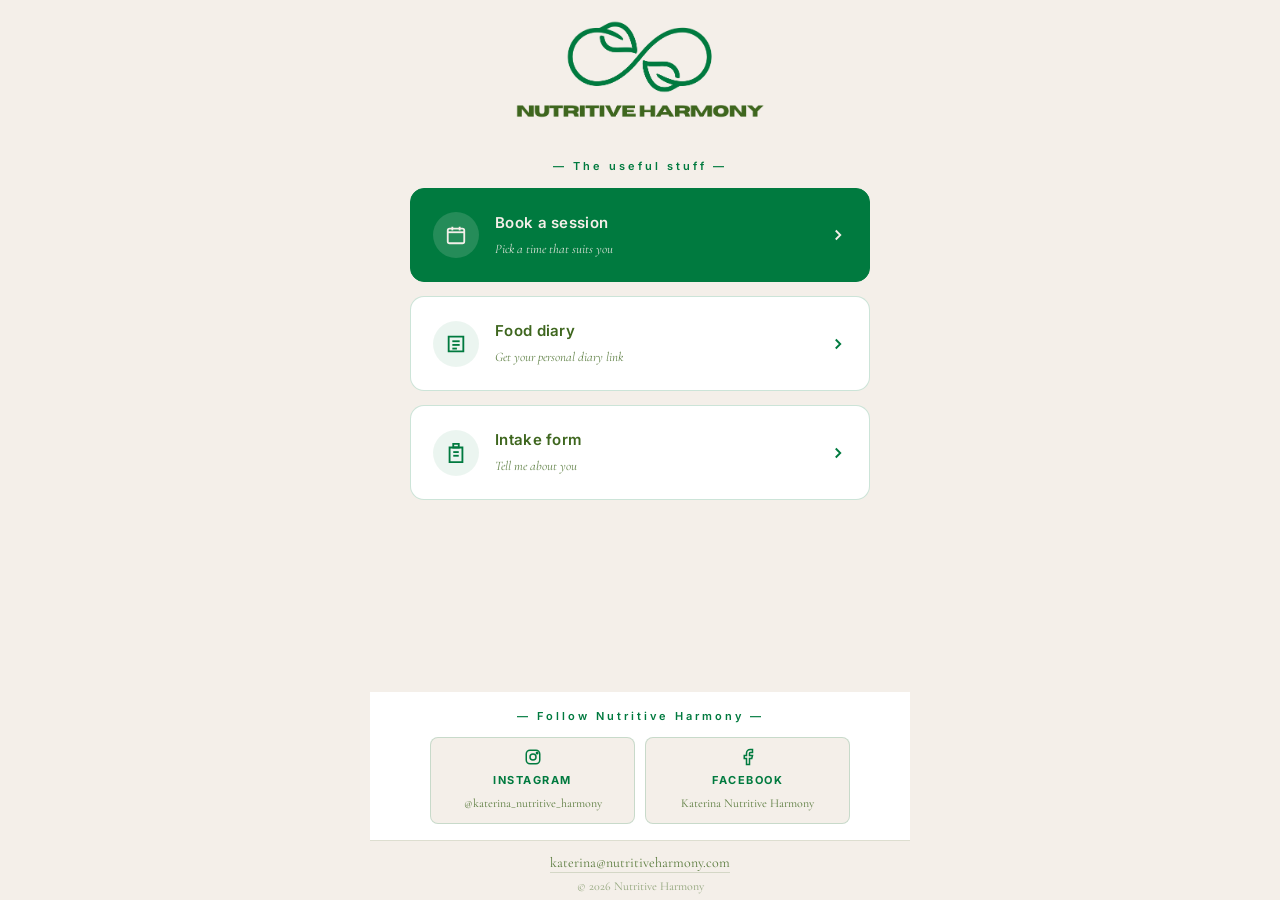
==== index.html @ 2e380fc3 "Update index.html Update install hint to 'Save ME as an app'" ====
<!DOCTYPE html>
<html lang="en">
<head>
  <meta charset="UTF-8">
  <meta name="viewport" content="width=device-width, initial-scale=1.0, maximum-scale=5.0">
  <meta name="description" content="Nutritive Harmony — nutrition therapy and health coaching with Katerina. Book sessions, food diary, intake form.">
  <meta name="theme-color" content="#007A3F">
  
  <title>Nutritive Harmony</title>
 
  <!-- PWA manifest -->
  <link rel="manifest" href="manifest.json">
  
  <!-- Apple PWA support -->
  <link rel="apple-touch-icon" href="icons/icon-192.png">
  <meta name="apple-mobile-web-app-capable" content="yes">
  <meta name="apple-mobile-web-app-status-bar-style" content="default">
  <meta name="apple-mobile-web-app-title" content="Nutritive Harmony">
  
  <!-- Favicon -->
  <link rel="icon" type="image/png" href="icons/icon-192.png">
 
  <!-- Google Fonts -->
  <link rel="preconnect" href="https://fonts.googleapis.com">
  <link rel="preconnect" href="https://fonts.gstatic.com" crossorigin>
  <link href="https://fonts.googleapis.com/css2?family=Archivo+Black&family=Cormorant+Garamond:ital,wght@0,400;0,500;0,600;1,400&family=Inter:wght@400;500;600;700&display=swap" rel="stylesheet">
  
  <link rel="stylesheet" href="styles.css">
</head>
<body>
 
  <main class="app-container">
 
    <!-- HEADER: logo (sticky to top) -->
    <header class="brand-header">
      <img src="logo.png" alt="Nutritive Harmony" class="brand-logo" onerror="this.style.display='none'; this.nextElementSibling.style.display='inline-block';">
      <svg class="brand-logo-fallback" width="80" height="44" viewBox="0 0 32 18" style="display: none;" aria-hidden="true">
        <path d="M 4 9 C 4 4, 13 4, 16 9 C 19 14, 28 14, 28 9 C 28 4, 19 4, 16 9 C 13 14, 4 14, 4 9 Z" fill="none" stroke="#007A3F" stroke-width="2"/>
      </svg>
      <h1 class="brand-name">NUTRITIVE HARMONY</h1>
    </header>
 
    <!-- THE USEFUL STUFF: 3 buttons (scrollable middle) -->
    <section class="tools-section">
      <p class="section-label">— The useful stuff —</p>
 
      <div class="tools-stack">
 
        <!-- BOOK A SESSION -->
        <a href="https://cal.eu/nutritiveharmony" target="_blank" rel="noopener" class="tool-card tool-card-primary">
          <div class="tool-icon-wrap">
            <svg class="tool-icon" viewBox="0 0 24 24" fill="none" stroke="currentColor" stroke-width="2">
              <rect x="3" y="5" width="18" height="16" rx="2"/>
              <line x1="3" y1="9" x2="21" y2="9"/>
              <line x1="8" y1="3" x2="8" y2="7"/>
              <line x1="16" y1="3" x2="16" y2="7"/>
            </svg>
          </div>
          <div class="tool-text">
            <span class="tool-title">Book a session</span>
            <span class="tool-subtitle">Pick a time that suits you</span>
          </div>
          <svg class="tool-arrow" viewBox="0 0 24 24" fill="none" stroke="currentColor" stroke-width="2.5">
            <polyline points="9 6 15 12 9 18"/>
          </svg>
        </a>
 
        <!-- FOOD DIARY -->
        <a href="diary.html" class="tool-card">
          <div class="tool-icon-wrap">
            <svg class="tool-icon" viewBox="0 0 24 24" fill="none" stroke="currentColor" stroke-width="2">
              <path d="M4 4 L20 4 L20 20 L4 20 Z"/>
              <line x1="8" y1="9" x2="16" y2="9"/>
              <line x1="8" y1="13" x2="16" y2="13"/>
              <line x1="8" y1="17" x2="13" y2="17"/>
            </svg>
          </div>
          <div class="tool-text">
            <span class="tool-title">Food diary</span>
            <span class="tool-subtitle">Get your personal diary link</span>
          </div>
          <svg class="tool-arrow" viewBox="0 0 24 24" fill="none" stroke="currentColor" stroke-width="2.5">
            <polyline points="9 6 15 12 9 18"/>
          </svg>
        </a>
 
        <!-- INTAKE FORM -->
        <a href="intake.html" class="tool-card">
          <div class="tool-icon-wrap">
            <svg class="tool-icon" viewBox="0 0 24 24" fill="none" stroke="currentColor" stroke-width="2">
              <path d="M9 2 L15 2 L15 6 L9 6 Z"/>
              <path d="M5 6 L19 6 L19 22 L5 22 Z"/>
              <line x1="9" y1="11" x2="15" y2="11"/>
              <line x1="9" y1="15" x2="15" y2="15"/>
            </svg>
          </div>
          <div class="tool-text">
            <span class="tool-title">Intake form</span>
            <span class="tool-subtitle">Tell me about you</span>
          </div>
          <svg class="tool-arrow" viewBox="0 0 24 24" fill="none" stroke="currentColor" stroke-width="2.5">
            <polyline points="9 6 15 12 9 18"/>
          </svg>
        </a>
 
      </div>
 
      <!-- INSTALL AS APP HINT (auto-detects device) -->
      <section class="install-hint" id="installHint" style="display: none;">
        <p class="install-hint-title">📱 Save me as an app</p>
        <p class="install-hint-text" id="installText"></p>
      </section>
 
    </section>
 
    <!-- STICKY BOTTOM: social + footer together -->
    <div class="sticky-bottom">
 
      <section class="social-section">
        <p class="section-label">— Follow Nutritive Harmony —</p>
        <div class="social-grid">
          
          <a href="https://instagram.com/katerina_nutritive_harmony" target="_blank" rel="noopener" class="social-card">
            <svg class="social-icon" viewBox="0 0 24 24" fill="none" stroke="currentColor" stroke-width="2">
              <rect x="3" y="3" width="18" height="18" rx="5"/>
              <circle cx="12" cy="12" r="4"/>
              <circle cx="17.5" cy="6.5" r="1" fill="currentColor"/>
            </svg>
            <span class="social-label">INSTAGRAM</span>
            <span class="social-handle">@katerina_nutritive_harmony</span>
          </a>
 
          <a href="https://www.facebook.com/" target="_blank" rel="noopener" class="social-card">
            <svg class="social-icon" viewBox="0 0 24 24" fill="none" stroke="currentColor" stroke-width="2">
              <path d="M18 2 h-3 a5 5 0 0 0 -5 5 v3 H7 v4 h3 v8 h4 v-8 h3 l1 -4 h-4 V7 a1 1 0 0 1 1 -1 h3 z"/>
            </svg>
            <span class="social-label">FACEBOOK</span>
            <span class="social-handle">Katerina Nutritive Harmony</span>
          </a>
 
        </div>
      </section>
 
      <footer class="app-footer">
        <p>
          <a href="mailto:katerina@nutritiveharmony.com" class="footer-email">katerina@nutritiveharmony.com</a>
        </p>
        <p class="footer-copyright">© 2026 Nutritive Harmony</p>
      </footer>
 
    </div>
 
  </main>
 
  <!-- Register service worker for PWA functionality -->
  <script>
    if ('serviceWorker' in navigator) {
      window.addEventListener('load', () => {
        navigator.serviceWorker.register('service-worker.js')
          .then(reg => console.log('Service Worker registered'))
          .catch(err => console.log('Service Worker registration failed:', err));
      });
    }
  </script>
 
  <!-- Smart install hint — detects device and shows appropriate instructions -->
  <script>
    (function() {
      // Don't show the hint if already running as an installed PWA
      const isStandalone = window.matchMedia('(display-mode: standalone)').matches 
        || window.navigator.standalone === true;
      
      if (isStandalone) {
        return;
      }
 
      const ua = navigator.userAgent || navigator.vendor || window.opera;
      const isIOS = /iPad|iPhone|iPod/.test(ua) && !window.MSStream;
      const isAndroid = /android/i.test(ua);
 
      const hint = document.getElementById('installHint');
      const text = document.getElementById('installText');
 
      if (isIOS) {
        text.innerHTML = 'Tap the <strong>share button</strong> at the bottom of Safari → <strong>Add to Home Screen</strong> for one-tap access 🌿';
        hint.style.display = 'block';
      } else if (isAndroid) {
        text.innerHTML = 'Tap the <strong>menu (⋮)</strong> at the top right of Chrome → <strong>Install app</strong> (or <strong>Add to Home screen</strong>) 🌿';
        hint.style.display = 'block';
      }
      // On desktop: don't show the hint at all
    })();
  </script>
 
</body>
</html>
---- styles.css ----
/* ============================================
   NUTRITIVE HARMONY — Stylesheet
   Brand colors:
     #F4EFE9 — cream background
     #007A3F — leaf green (primary accent)
     #3E661E — wordmark olive (text)
   ============================================ */
 
* {
  box-sizing: border-box;
  margin: 0;
  padding: 0;
}
 
html {
   background: #F4EFE9;
   overscroll-behavior: none;
  -webkit-text-size-adjust: 100%;
  -webkit-tap-highlight-color: transparent;
}
 
body {
  font-family: 'Inter', -apple-system, BlinkMacSystemFont, 'Segoe UI', sans-serif;
  background: #F4EFE9;
  color: #3E661E;
  line-height: 1.6;
  min-height: 100vh;
  -webkit-font-smoothing: antialiased;
  -moz-osx-font-smoothing: grayscale;
}
 
/* ============================================
   APP CONTAINER — sticky layout
   ============================================ */
.app-container {
  max-width: 540px;
  margin: 0 auto;
  min-height: 100vh;
  display: flex;
  flex-direction: column;
}
 
/* ============================================
   BRAND HEADER — sticky to top
   ============================================ */
.brand-header {
  text-align: center;
  padding: 20px 24px 0;
  position: sticky;
  top: 0;
  background: #F4EFE9;
  z-index: 10;
}
 
.brand-logo,
.brand-logo-fallback {
  display: inline-block;
  height: auto;
  width: 100%;
  max-width: 250px;
  margin-bottom: 0;
}
 
.brand-name {
  font-family: 'Archivo Black', 'Arial Black', Impact, sans-serif;
  color: #3E661E;
  font-size: 18px;
  letter-spacing: 2.5px;
  font-weight: normal;
  margin: 0;
  display: none;
}
 
/* ============================================
   SECTION LABELS (the small italic labels)
   ============================================ */
.section-label {
  font-family: 'Inter', sans-serif;
  font-size: 11px;
  letter-spacing: 3px;
  color: #007A3F;
  text-align: center;
  margin-bottom: 12px;
  font-weight: 600;
}
 
/* ============================================
   TOOLS SECTION (Book / Diary / Intake)
   This is the scrollable middle area.
   ============================================ */
.tools-section {
  padding: 32px 28px;
  flex: 1;
}
 
.tools-stack {
  display: flex;
  flex-direction: column;
  gap: 14px;
  max-width: 460px;
  margin: 0 auto;
}
 
.tool-card {
  background: #ffffff;
  padding: 22px;
  border-radius: 14px;
  display: flex;
  align-items: center;
  gap: 16px;
  text-decoration: none;
  border: 1px solid rgba(0, 122, 63, 0.2);
  transition: transform 0.15s ease, box-shadow 0.15s ease;
  color: #3E661E;
}
 
.tool-card:hover,
.tool-card:active {
  transform: translateY(-2px);
  box-shadow: 0 4px 12px rgba(0, 122, 63, 0.08);
}
 
.tool-card-primary {
  background: #007A3F;
  border-color: #007A3F;
  color: #F4EFE9;
}
 
.tool-icon-wrap {
  width: 46px;
  height: 46px;
  background: rgba(0, 122, 63, 0.08);
  border-radius: 50%;
  display: flex;
  align-items: center;
  justify-content: center;
  flex-shrink: 0;
}
 
.tool-card-primary .tool-icon-wrap {
  background: rgba(244, 239, 233, 0.15);
}
 
.tool-icon {
  width: 22px;
  height: 22px;
  color: #007A3F;
}
 
.tool-card-primary .tool-icon {
  color: #F4EFE9;
}
 
.tool-text {
  flex: 1;
  display: flex;
  flex-direction: column;
  gap: 4px;
}
 
.tool-title {
  font-family: 'Inter', sans-serif;
  font-size: 15px;
  font-weight: 600;
  letter-spacing: 0.3px;
}
 
.tool-subtitle {
  font-family: 'Cormorant Garamond', Georgia, serif;
  font-size: 13px;
  font-style: italic;
  opacity: 0.8;
}
 
.tool-card-primary .tool-subtitle {
  opacity: 0.9;
}
 
.tool-arrow {
  width: 18px;
  height: 18px;
  color: #007A3F;
  flex-shrink: 0;
}
 
.tool-card-primary .tool-arrow {
  color: #F4EFE9;
}

/* ============================================
   STICKY BOTTOM (wraps social + footer)
   ============================================ */
.sticky-bottom {
  position: sticky;
  bottom: 0;
  z-index: 10;
  margin-top: auto;
  background: #ffffff;
}
/* ============================================
   SOCIAL SECTION (IG + Facebook) — sticky to bottom
   ============================================ */
.social-section {
  background: #ffffff;
  padding: 16px 24px;
}
 
.social-grid {
  display: grid;
  grid-template-columns: 1fr 1fr;
  gap: 10px;
  max-width: 420px;
  margin: 0 auto;
}
 
.social-card {
  background: #F4EFE9;
  padding: 10px 10px;
  border-radius: 8px;
  text-align: center;
  text-decoration: none;
  border: 1px solid rgba(0, 122, 63, 0.18);
  display: flex;
  flex-direction: column;
  align-items: center;
  gap: 4px;
  transition: transform 0.15s ease, border-color 0.15s ease;
}
 
.social-card:hover,
.social-card:active {
  transform: translateY(-2px);
  border-color: rgba(0, 122, 63, 0.4);
}
 
.social-icon {
  width: 18px;
  height: 18px;
  color: #007A3F;
  margin-bottom: 2px;
}
 
.social-label {
  font-family: 'Inter', sans-serif;
  font-size: 11px;
  color: #007A3F;
  letter-spacing: 1.5px;
  font-weight: 700;
}
 
.social-handle {
  font-family: 'Cormorant Garamond', Georgia, serif;
  font-size: 12px;
  color: #3E661E;
  opacity: 0.85;
}
 
/* ============================================
   FOOTER
   ============================================ */
.app-footer {
  padding: 8px 28px 4px;
  text-align: center;
  border-top: 1px solid rgba(62, 102, 30, 0.12);
  background: #F4EFE9;
   padding-bottom: max(4px, env(safe-area-inset-bottom));
}
 
.footer-email {
  font-family: 'Cormorant Garamond', Georgia, serif;
  font-size: 14px;
  color: #3E661E;
  opacity: 0.85;
  text-decoration: none;
  border-bottom: 1px solid rgba(62, 102, 30, 0.2);
  padding-bottom: 1px;
}
 
.footer-email:hover {
  opacity: 1;
  border-bottom-color: rgba(62, 102, 30, 0.5);
}
 
.footer-copyright {
  font-family: 'Cormorant Garamond', Georgia, serif;
  font-size: 12px;
  color: #3E661E;
  opacity: 0.55;
  margin-top: 2px;
}
 
/* ============================================
   SHARED STYLES FOR SUB-PAGES (diary.html, intake.html)
   ============================================ */
.page-container {
  max-width: 540px;
  margin: 0 auto;
  padding: 32px 28px 60px;
  min-height: 100vh;
  display: flex;
  flex-direction: column;
}
 
.back-link {
  font-family: 'Inter', sans-serif;
  font-size: 13px;
  color: #007A3F;
  text-decoration: none;
  display: inline-flex;
  align-items: center;
  gap: 6px;
  margin-bottom: 24px;
  font-weight: 500;
}
 
.back-link:hover {
  text-decoration: underline;
}
 
.page-header {
  text-align: center;
  margin-bottom: 28px;
}
 
.page-title {
  font-family: 'Cormorant Garamond', Georgia, serif;
  font-size: 28px;
  color: #3E661E;
  margin-bottom: 12px;
  font-weight: 500;
}
 
.page-subtitle {
  font-family: 'Cormorant Garamond', Georgia, serif;
  font-size: 15px;
  color: #3E661E;
  opacity: 0.8;
  font-style: italic;
  line-height: 1.6;
  max-width: 420px;
  margin: 0 auto;
}
 
.info-card {
  background: #ffffff;
  border-radius: 14px;
  padding: 24px;
  border: 1px solid rgba(0, 122, 63, 0.18);
  margin-bottom: 18px;
}
 
.info-card-text {
  font-family: 'Cormorant Garamond', Georgia, serif;
  font-size: 15px;
  color: #3E661E;
  line-height: 1.7;
}
 
.form-iframe-wrap {
  background: #ffffff;
  border-radius: 14px;
  border: 1px solid rgba(0, 122, 63, 0.18);
  overflow: hidden;
  margin-top: 8px;
}
 
.form-iframe-wrap iframe {
  width: 100%;
  border: none;
  display: block;
  min-height: 480px;
}
 
.placeholder-notice {
  background: #ffffff;
  border-left: 3px solid #007A3F;
  padding: 18px 22px;
  border-radius: 0 8px 8px 0;
  font-family: 'Inter', sans-serif;
  font-size: 13px;
  color: #3E661E;
  line-height: 1.6;
  margin-top: 24px;
}
 
.placeholder-notice strong {
  font-weight: 600;
  color: #007A3F;
}
 
/* ============================================
   RESPONSIVE — phone optimization
   ============================================ */
@media (max-width: 480px) {
  .brand-header {
    padding: 16px 20px 0;
  }
  
  .brand-logo,
  .brand-logo-fallback {
    max-width: 200px;
  }
  
  .brand-name {
    font-size: 16px;
    letter-spacing: 2px;
  }
  
  .social-section {
    padding: 12px 20px;
  }
  
  .tools-section {
    padding: 24px 20px;
  }
  
  .tool-card {
    padding: 18px;
  }
  
  .page-container {
    padding: 24px 20px 50px;
  }
}
 
/* ============================================
   PWA — Standalone (installed) view tweaks
   ============================================ */
@media (display-mode: standalone) {
  .app-container {
    padding-top: env(safe-area-inset-top);
  }
}
/* ============================================
   INSTALL AS APP HINT
   ============================================ */
.install-hint {
  margin: 16px auto 0;
  max-width: 460px;
  padding: 14px 20px;
  text-align: center;
  background: rgba(0, 122, 63, 0.06);
  border: 1px dashed rgba(0, 122, 63, 0.3);
  border-radius: 12px;
}

.install-hint-title {
  font-family: 'Inter', sans-serif;
  font-size: 13px;
  font-weight: 600;
  color: #007A3F;
  margin-bottom: 6px;
  letter-spacing: 0.5px;
}

.install-hint-text {
  font-family: 'Cormorant Garamond', Georgia, serif;
  font-size: 14px;
  color: #3E661E;
  line-height: 1.5;
  opacity: 0.9;
}

.install-hint-text strong {
  font-weight: 600;
  color: #007A3F;
}
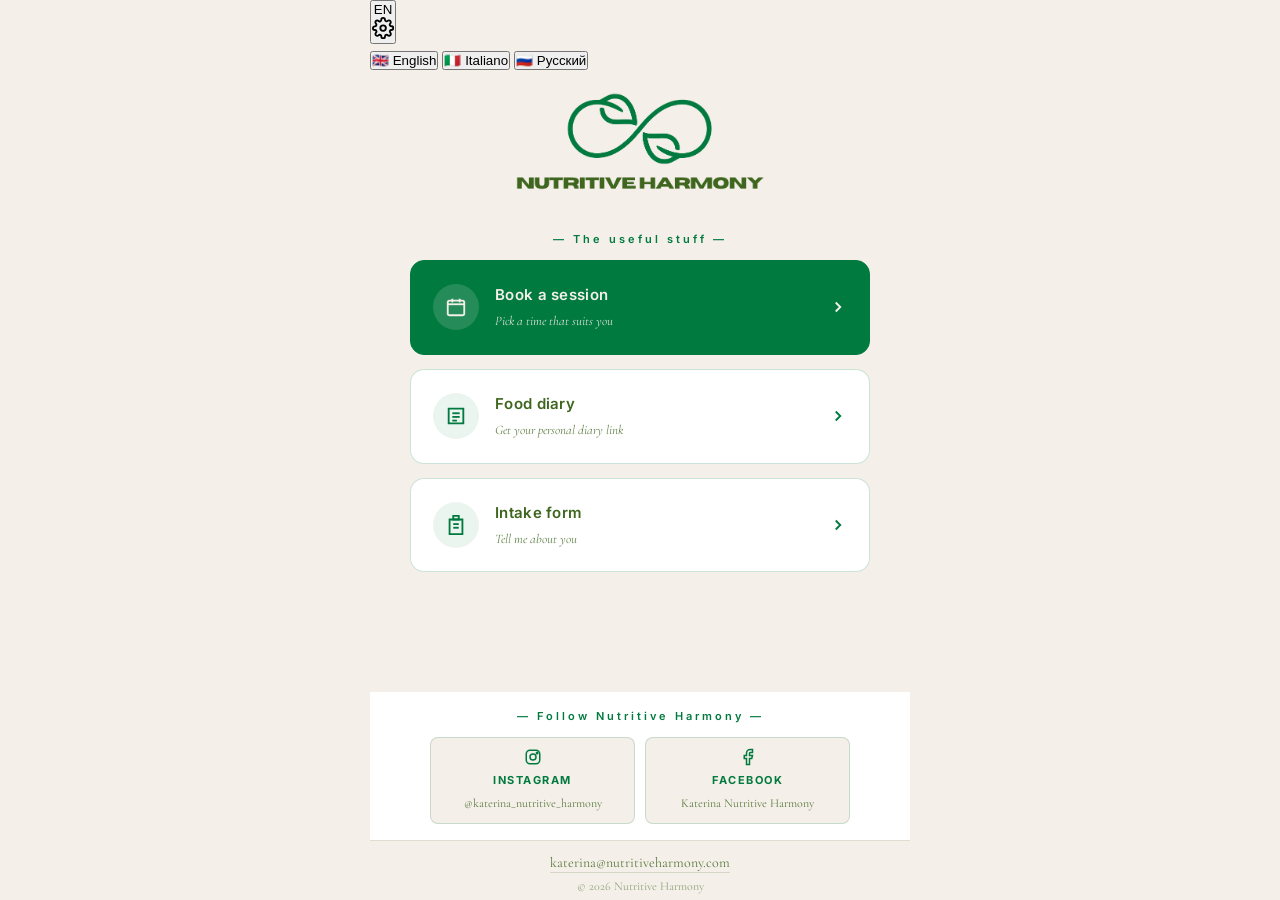
==== commit 4b658370: "Update index.html Add multilingual support to index" ====
--- a/index.html
+++ b/index.html
@@ -7,19 +7,22 @@
   <meta name="theme-color" content="#007A3F">
   
   <title>Nutritive Harmony</title>
- 
+
   <!-- PWA manifest -->
   <link rel="manifest" href="manifest.json">
-  
-  <!-- Apple PWA support -->
-  <link rel="apple-touch-icon" href="icons/icon-192.png">
   <meta name="apple-mobile-web-app-capable" content="yes">
   <meta name="apple-mobile-web-app-status-bar-style" content="default">
   <meta name="apple-mobile-web-app-title" content="Nutritive Harmony">
   
-  <!-- Favicon -->
-  <link rel="icon" type="image/png" href="icons/icon-192.png">
- 
+  <!-- Favicons -->
+  <link rel="icon" type="image/x-icon" href="favicons/favicon.ico">
+  <link rel="icon" type="image/png" sizes="16x16" href="favicons/favicon-16x16.png">
+  <link rel="icon" type="image/png" sizes="32x32" href="favicons/favicon-32x32.png">
+  <link rel="icon" type="image/png" sizes="48x48" href="favicons/favicon-48x48.png">
+  <link rel="icon" type="image/png" sizes="192x192" href="favicons/favicon-192x192.png">
+  <link rel="icon" type="image/png" sizes="512x512" href="favicons/favicon-512x512.png">
+  <link rel="apple-touch-icon" sizes="180x180" href="favicons/apple-touch-icon.png">
+
   <!-- Google Fonts -->
   <link rel="preconnect" href="https://fonts.googleapis.com">
   <link rel="preconnect" href="https://fonts.gstatic.com" crossorigin>
@@ -28,9 +31,25 @@
   <link rel="stylesheet" href="styles.css">
 </head>
 <body>
- 
+
   <main class="app-container">
- 
+
+    <!-- LANGUAGE SWITCHER (top right) -->
+    <div class="lang-switcher" id="langSwitcher">
+      <button class="lang-switcher-btn" id="langSwitcherBtn" aria-label="Change language">
+        <span id="langLabel">EN</span>
+        <svg class="lang-cog" viewBox="0 0 24 24" fill="none" stroke="currentColor" stroke-width="2" stroke-linecap="round" stroke-linejoin="round">
+          <circle cx="12" cy="12" r="3"/>
+          <path d="M19.4 15a1.65 1.65 0 0 0 .33 1.82l.06.06a2 2 0 0 1 0 2.83 2 2 0 0 1-2.83 0l-.06-.06a1.65 1.65 0 0 0-1.82-.33 1.65 1.65 0 0 0-1 1.51V21a2 2 0 0 1-2 2 2 2 0 0 1-2-2v-.09A1.65 1.65 0 0 0 9 19.4a1.65 1.65 0 0 0-1.82.33l-.06.06a2 2 0 0 1-2.83 0 2 2 0 0 1 0-2.83l.06-.06a1.65 1.65 0 0 0 .33-1.82 1.65 1.65 0 0 0-1.51-1H3a2 2 0 0 1-2-2 2 2 0 0 1 2-2h.09A1.65 1.65 0 0 0 4.6 9a1.65 1.65 0 0 0-.33-1.82l-.06-.06a2 2 0 0 1 0-2.83 2 2 0 0 1 2.83 0l.06.06a1.65 1.65 0 0 0 1.82.33H9a1.65 1.65 0 0 0 1-1.51V3a2 2 0 0 1 2-2 2 2 0 0 1 2 2v.09a1.65 1.65 0 0 0 1 1.51 1.65 1.65 0 0 0 1.82-.33l.06-.06a2 2 0 0 1 2.83 0 2 2 0 0 1 0 2.83l-.06.06a1.65 1.65 0 0 0-.33 1.82V9a1.65 1.65 0 0 0 1.51 1H21a2 2 0 0 1 2 2 2 2 0 0 1-2 2h-.09a1.65 1.65 0 0 0-1.51 1z"/>
+        </svg>
+      </button>
+      <div class="lang-dropdown" id="langDropdown">
+        <button class="lang-option" data-lang="en"><span class="flag">🇬🇧</span> <span data-i18n="lang.english">English</span></button>
+        <button class="lang-option" data-lang="it"><span class="flag">🇮🇹</span> <span data-i18n="lang.italian">Italiano</span></button>
+        <button class="lang-option" data-lang="ru"><span class="flag">🇷🇺</span> <span data-i18n="lang.russian">Русский</span></button>
+      </div>
+    </div>
+
     <!-- HEADER: logo (sticky to top) -->
     <header class="brand-header">
       <img src="logo.png" alt="Nutritive Harmony" class="brand-logo" onerror="this.style.display='none'; this.nextElementSibling.style.display='inline-block';">
@@ -39,13 +58,13 @@
       </svg>
       <h1 class="brand-name">NUTRITIVE HARMONY</h1>
     </header>
- 
-    <!-- THE USEFUL STUFF: 3 buttons (scrollable middle) -->
+
+    <!-- THE USEFUL STUFF: 3 buttons -->
     <section class="tools-section">
-      <p class="section-label">— The useful stuff —</p>
- 
+      <p class="section-label" data-i18n="section.tools">— The useful stuff —</p>
+
       <div class="tools-stack">
- 
+
         <!-- BOOK A SESSION -->
         <a href="https://cal.eu/nutritiveharmony" target="_blank" rel="noopener" class="tool-card tool-card-primary">
           <div class="tool-icon-wrap">
@@ -57,14 +76,14 @@
             </svg>
           </div>
           <div class="tool-text">
-            <span class="tool-title">Book a session</span>
-            <span class="tool-subtitle">Pick a time that suits you</span>
+            <span class="tool-title" data-i18n="tool.book.title">Book a session</span>
+            <span class="tool-subtitle" data-i18n="tool.book.subtitle">Pick a time that suits you</span>
           </div>
           <svg class="tool-arrow" viewBox="0 0 24 24" fill="none" stroke="currentColor" stroke-width="2.5">
             <polyline points="9 6 15 12 9 18"/>
           </svg>
         </a>
- 
+
         <!-- FOOD DIARY -->
         <a href="diary.html" class="tool-card">
           <div class="tool-icon-wrap">
@@ -76,14 +95,14 @@
             </svg>
           </div>
           <div class="tool-text">
-            <span class="tool-title">Food diary</span>
-            <span class="tool-subtitle">Get your personal diary link</span>
+            <span class="tool-title" data-i18n="tool.diary.title">Food diary</span>
+            <span class="tool-subtitle" data-i18n="tool.diary.subtitle">Get your personal diary link</span>
           </div>
           <svg class="tool-arrow" viewBox="0 0 24 24" fill="none" stroke="currentColor" stroke-width="2.5">
             <polyline points="9 6 15 12 9 18"/>
           </svg>
         </a>
- 
+
         <!-- INTAKE FORM -->
         <a href="intake.html" class="tool-card">
           <div class="tool-icon-wrap">
@@ -95,29 +114,29 @@
             </svg>
           </div>
           <div class="tool-text">
-            <span class="tool-title">Intake form</span>
-            <span class="tool-subtitle">Tell me about you</span>
+            <span class="tool-title" data-i18n="tool.intake.title">Intake form</span>
+            <span class="tool-subtitle" data-i18n="tool.intake.subtitle">Tell me about you</span>
           </div>
           <svg class="tool-arrow" viewBox="0 0 24 24" fill="none" stroke="currentColor" stroke-width="2.5">
             <polyline points="9 6 15 12 9 18"/>
           </svg>
         </a>
- 
+
       </div>
- 
-      <!-- INSTALL AS APP HINT (auto-detects device) -->
+
+      <!-- INSTALL AS APP HINT -->
       <section class="install-hint" id="installHint" style="display: none;">
-        <p class="install-hint-title">📱 Save me as an app</p>
+        <p class="install-hint-title" data-i18n="install.title">📱 Save me as an app</p>
         <p class="install-hint-text" id="installText"></p>
       </section>
- 
+
     </section>
- 
-    <!-- STICKY BOTTOM: social + footer together -->
+
+    <!-- STICKY BOTTOM -->
     <div class="sticky-bottom">
- 
+
       <section class="social-section">
-        <p class="section-label">— Follow Nutritive Harmony —</p>
+        <p class="section-label" data-i18n="section.follow">— Follow Nutritive Harmony —</p>
         <div class="social-grid">
           
           <a href="https://instagram.com/katerina_nutritive_harmony" target="_blank" rel="noopener" class="social-card">
@@ -126,33 +145,33 @@
               <circle cx="12" cy="12" r="4"/>
               <circle cx="17.5" cy="6.5" r="1" fill="currentColor"/>
             </svg>
-            <span class="social-label">INSTAGRAM</span>
+            <span class="social-label" data-i18n="social.instagram">INSTAGRAM</span>
             <span class="social-handle">@katerina_nutritive_harmony</span>
           </a>
- 
+
           <a href="https://www.facebook.com/" target="_blank" rel="noopener" class="social-card">
             <svg class="social-icon" viewBox="0 0 24 24" fill="none" stroke="currentColor" stroke-width="2">
               <path d="M18 2 h-3 a5 5 0 0 0 -5 5 v3 H7 v4 h3 v8 h4 v-8 h3 l1 -4 h-4 V7 a1 1 0 0 1 1 -1 h3 z"/>
             </svg>
-            <span class="social-label">FACEBOOK</span>
-            <span class="social-handle">Katerina Nutritive Harmony</span>
+            <span class="social-label" data-i18n="social.facebook">FACEBOOK</span>
+            <span class="social-handle" data-i18n="social.facebook.handle">Katerina Nutritive Harmony</span>
           </a>
- 
+
         </div>
       </section>
- 
+
       <footer class="app-footer">
         <p>
           <a href="mailto:katerina@nutritiveharmony.com" class="footer-email">katerina@nutritiveharmony.com</a>
         </p>
-        <p class="footer-copyright">© 2026 Nutritive Harmony</p>
+        <p class="footer-copyright" data-i18n="footer.copyright">© 2026 Nutritive Harmony</p>
       </footer>
- 
+
     </div>
- 
+
   </main>
- 
-  <!-- Register service worker for PWA functionality -->
+
+  <!-- Register service worker for PWA -->
   <script>
     if ('serviceWorker' in navigator) {
       window.addEventListener('load', () => {
@@ -162,35 +181,34 @@
       });
     }
   </script>
- 
-  <!-- Smart install hint — detects device and shows appropriate instructions -->
+
+  <!-- Install hint device detection (shows/hides the install section) -->
   <script>
     (function() {
-      // Don't show the hint if already running as an installed PWA
       const isStandalone = window.matchMedia('(display-mode: standalone)').matches 
         || window.navigator.standalone === true;
       
-      if (isStandalone) {
-        return;
-      }
- 
+      if (isStandalone) return;
+
       const ua = navigator.userAgent || navigator.vendor || window.opera;
       const isIOS = /iPad|iPhone|iPod/.test(ua) && !window.MSStream;
       const isAndroid = /android/i.test(ua);
- 
+
       const hint = document.getElementById('installHint');
       const text = document.getElementById('installText');
- 
+
       if (isIOS) {
-        text.innerHTML = 'Tap the <strong>share button</strong> at the bottom of Safari → <strong>Add to Home Screen</strong> for one-tap access 🌿';
+        text.setAttribute('data-i18n', 'install.ios');
         hint.style.display = 'block';
       } else if (isAndroid) {
-        text.innerHTML = 'Tap the <strong>menu (⋮)</strong> at the top right of Chrome → <strong>Install app</strong> (or <strong>Add to Home screen</strong>) 🌿';
+        text.setAttribute('data-i18n', 'install.android');
         hint.style.display = 'block';
       }
-      // On desktop: don't show the hint at all
     })();
   </script>
- 
+
+  <!-- Translations system (loads last so all elements exist) -->
+  <script src="translations.js"></script>
+
 </body>
 </html>
--- a/styles.css
+++ b/styles.css
@@ -431,6 +431,14 @@
     padding-top: env(safe-area-inset-top);
   }
 }
+.inline-icon {
+  display: inline-block;
+  width: 16px;
+  height: 16px;
+  vertical-align: -3px;
+  color: #007A3F;
+  margin: 0 2px;
+}
 /* ============================================
    INSTALL AS APP HINT
    ============================================ */
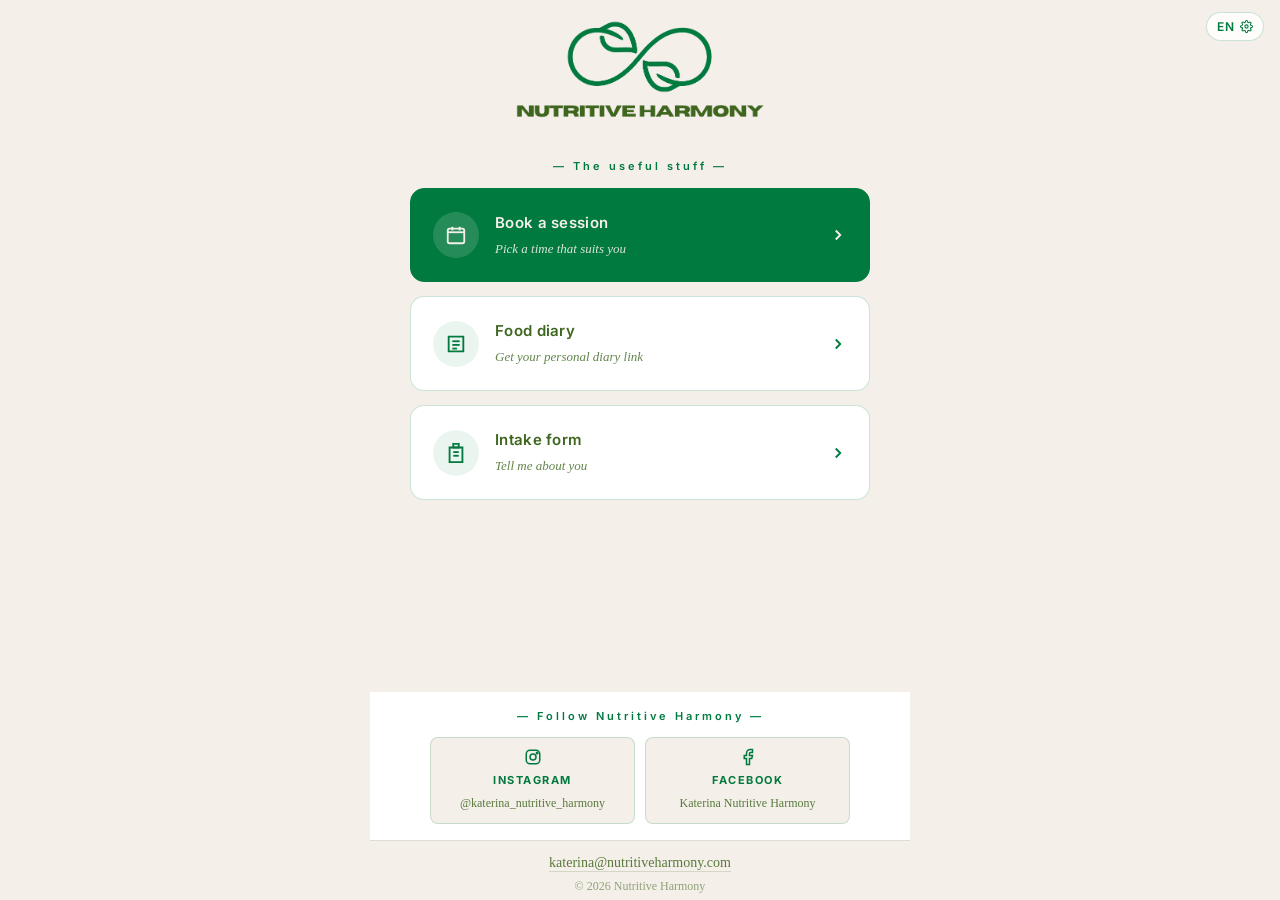
==== commit 856f9139: "Update index.html Switch font to Lora" ====
--- a/index.html
+++ b/index.html
@@ -26,7 +26,7 @@
   <!-- Google Fonts -->
   <link rel="preconnect" href="https://fonts.googleapis.com">
   <link rel="preconnect" href="https://fonts.gstatic.com" crossorigin>
-  <link href="https://fonts.googleapis.com/css2?family=Archivo+Black&family=Cormorant+Garamond:ital,wght@0,400;0,500;0,600;1,400&family=Inter:wght@400;500;600;700&display=swap" rel="stylesheet">
+  <link href="https://fonts.googleapis.com/css2?family=Archivo+Black&family=Lora:ital,wght@0,400;0,500;0,600;1,400&family=Inter:wght@400;500;600;700&display=swap" rel="stylesheet">
   
   <link rel="stylesheet" href="styles.css">
 </head>
--- a/styles.css
+++ b/styles.css
@@ -473,3 +473,494 @@
   font-weight: 600;
   color: #007A3F;
 }
+/* ============================================
+   LANGUAGE SWITCHER
+   ============================================ */
+.lang-switcher {
+  position: fixed;
+  top: 12px;
+  right: 16px;
+  z-index: 50;
+}
+
+.lang-switcher-btn {
+  display: inline-flex;
+  align-items: center;
+  gap: 6px;
+  padding: 6px 10px;
+  background: rgba(255, 255, 255, 0.85);
+  border: 1px solid rgba(0, 122, 63, 0.2);
+  border-radius: 20px;
+  cursor: pointer;
+  font-family: 'Inter', sans-serif;
+  font-size: 12px;
+  font-weight: 600;
+  color: #007A3F;
+  letter-spacing: 0.5px;
+  transition: all 0.2s ease;
+  backdrop-filter: blur(8px);
+  -webkit-backdrop-filter: blur(8px);
+}
+
+.lang-switcher-btn:hover {
+  background: rgba(255, 255, 255, 1);
+  border-color: rgba(0, 122, 63, 0.4);
+}
+
+.lang-switcher-btn:active {
+  transform: scale(0.97);
+}
+
+.lang-cog {
+  width: 13px;
+  height: 13px;
+  color: #007A3F;
+}
+
+.lang-dropdown {
+  position: absolute;
+  top: calc(100% + 6px);
+  right: 0;
+  min-width: 140px;
+  background: #ffffff;
+  border: 1px solid rgba(0, 122, 63, 0.15);
+  border-radius: 10px;
+  padding: 4px;
+  box-shadow: 0 4px 16px rgba(0, 0, 0, 0.08);
+  opacity: 0;
+  visibility: hidden;
+  transform: translateY(-4px);
+  transition: all 0.2s ease;
+}
+
+.lang-dropdown.open {
+  opacity: 1;
+  visibility: visible;
+  transform: translateY(0);
+}
+
+.lang-option {
+  display: flex;
+  align-items: center;
+  gap: 10px;
+  width: 100%;
+  padding: 8px 12px;
+  background: transparent;
+  border: none;
+  border-radius: 6px;
+  cursor: pointer;
+  font-family: 'Inter', sans-serif;
+  font-size: 14px;
+  color: #3E661E;
+  text-align: left;
+  transition: background 0.15s ease;
+}
+
+.lang-option:hover {
+  background: rgba(0, 122, 63, 0.08);
+}
+
+.lang-option.active {
+  background: rgba(0, 122, 63, 0.12);
+  color: #007A3F;
+  font-weight: 600;
+}
+
+.lang-option .flag {
+  font-size: 16px;
+  line-height: 1;
+}
+/* ============================================
+   NUTRITIVE HARMONY — INTAKE FORM STYLES
+   ============================================ */
+
+.intake-page {
+  max-width: 720px;
+  margin: 0 auto;
+  padding: 24px 20px 80px;
+}
+
+.intake-screen {
+  animation: fadeIn 0.3s ease;
+}
+
+@keyframes fadeIn {
+  from { opacity: 0; transform: translateY(8px); }
+  to { opacity: 1; transform: translateY(0); }
+}
+
+.welcome-card {
+  background: #ffffff;
+  border-radius: 16px;
+  padding: 28px 24px;
+  box-shadow: 0 2px 12px rgba(0, 0, 0, 0.04);
+  margin-top: 16px;
+}
+
+.welcome-card h2 {
+  font-family: 'Cormorant Garamond', Georgia, serif;
+  font-size: 28px;
+  font-weight: 600;
+  color: #3E661E;
+  margin-bottom: 16px;
+}
+
+.welcome-card p {
+  font-family: 'Cormorant Garamond', Georgia, serif;
+  font-size: 17px;
+  line-height: 1.6;
+  color: #3E661E;
+  margin-bottom: 12px;
+}
+
+.welcome-card ul {
+  list-style: none;
+  padding: 0;
+  margin: 12px 0 16px;
+}
+
+.welcome-card li {
+  font-family: 'Inter', sans-serif;
+  font-size: 15px;
+  color: #3E661E;
+  padding: 8px 0;
+  border-bottom: 1px solid rgba(0, 122, 63, 0.08);
+}
+
+.welcome-card li:last-child {
+  border-bottom: none;
+}
+
+.welcome-card.center-content {
+  text-align: center;
+}
+
+.intake-btn {
+  display: inline-flex;
+  align-items: center;
+  justify-content: center;
+  gap: 8px;
+  padding: 14px 24px;
+  font-family: 'Inter', sans-serif;
+  font-size: 15px;
+  font-weight: 600;
+  border-radius: 12px;
+  border: none;
+  cursor: pointer;
+  text-decoration: none;
+  transition: all 0.2s ease;
+  margin-top: 12px;
+}
+
+.intake-btn-primary {
+  background: #007A3F;
+  color: #ffffff;
+  width: 100%;
+}
+
+.intake-btn-primary:hover {
+  background: #005F31;
+}
+
+.intake-btn-primary:active {
+  transform: scale(0.98);
+}
+
+.intake-btn-secondary {
+  background: transparent;
+  color: #007A3F;
+  border: 1.5px solid #007A3F;
+}
+
+.intake-btn-secondary:hover {
+  background: rgba(0, 122, 63, 0.06);
+}
+
+.intake-btn-link {
+  background: transparent;
+  color: #3E661E;
+  width: 100%;
+  margin-top: 4px;
+  text-decoration: underline;
+  text-underline-offset: 3px;
+}
+
+.progress-wrap {
+  margin: 24px 0 24px;
+  position: sticky;
+  top: 0;
+  background: #F4EFE9;
+  padding: 16px 0 12px;
+  z-index: 5;
+}
+
+.progress-info {
+  display: flex;
+  justify-content: space-between;
+  align-items: center;
+  margin-bottom: 8px;
+  font-family: 'Inter', sans-serif;
+  font-size: 12px;
+  font-weight: 600;
+  color: #007A3F;
+  letter-spacing: 0.5px;
+}
+
+.progress-bar {
+  height: 6px;
+  background: rgba(0, 122, 63, 0.1);
+  border-radius: 3px;
+  overflow: hidden;
+}
+
+.progress-fill {
+  height: 100%;
+  background: #007A3F;
+  border-radius: 3px;
+  transition: width 0.4s ease;
+}
+
+.intake-page-title {
+  font-family: 'Cormorant Garamond', Georgia, serif;
+  font-size: 28px;
+  font-weight: 600;
+  color: #3E661E;
+  margin: 8px 0 8px;
+}
+
+.intake-page-description {
+  font-family: 'Inter', sans-serif;
+  font-size: 14px;
+  color: #3E661E;
+  opacity: 0.8;
+  margin-bottom: 24px;
+  line-height: 1.5;
+}
+
+.questions-container {
+  display: flex;
+  flex-direction: column;
+  gap: 20px;
+}
+
+.question-block {
+  background: #ffffff;
+  border-radius: 12px;
+  padding: 16px;
+  box-shadow: 0 1px 4px rgba(0, 0, 0, 0.03);
+}
+
+.question-label {
+  display: block;
+  font-family: 'Inter', sans-serif;
+  font-size: 14px;
+  font-weight: 500;
+  color: #3E661E;
+  margin-bottom: 12px;
+  line-height: 1.4;
+}
+
+.question-input {
+  width: 100%;
+  padding: 12px 14px;
+  font-family: 'Inter', sans-serif;
+  font-size: 15px;
+  color: #3E661E;
+  background: #F4EFE9;
+  border: 1px solid rgba(0, 122, 63, 0.15);
+  border-radius: 8px;
+  box-sizing: border-box;
+  -webkit-appearance: none;
+  appearance: none;
+}
+
+.question-input:focus {
+  outline: none;
+  border-color: #007A3F;
+  background: #ffffff;
+}
+
+textarea.question-input {
+  resize: vertical;
+  min-height: 80px;
+  font-family: 'Inter', sans-serif;
+}
+
+select.question-input {
+  background-image: url("data:image/svg+xml;utf8,<svg xmlns='http://www.w3.org/2000/svg' width='12' height='8' viewBox='0 0 12 8'><path d='M1 1l5 5 5-5' stroke='%23007A3F' stroke-width='2' fill='none'/></svg>");
+  background-repeat: no-repeat;
+  background-position: right 14px center;
+  padding-right: 36px;
+}
+
+.scale-group {
+  display: grid;
+  grid-template-columns: repeat(4, 1fr);
+  gap: 6px;
+}
+
+.scale-option {
+  display: flex;
+  flex-direction: column;
+  align-items: center;
+  justify-content: center;
+  gap: 4px;
+  padding: 10px 4px;
+  background: #F4EFE9;
+  border: 1.5px solid rgba(0, 122, 63, 0.15);
+  border-radius: 10px;
+  cursor: pointer;
+  font-family: 'Inter', sans-serif;
+  transition: all 0.15s ease;
+  min-height: 60px;
+}
+
+.scale-option:hover {
+  border-color: rgba(0, 122, 63, 0.4);
+}
+
+.scale-option.selected {
+  background: #007A3F;
+  border-color: #007A3F;
+  color: #ffffff;
+}
+
+.scale-number {
+  font-size: 18px;
+  font-weight: 700;
+  color: #007A3F;
+}
+
+.scale-option.selected .scale-number {
+  color: #ffffff;
+}
+
+.scale-label {
+  font-size: 10px;
+  text-align: center;
+  color: #3E661E;
+  line-height: 1.2;
+  font-weight: 500;
+}
+
+.scale-option.selected .scale-label {
+  color: rgba(255, 255, 255, 0.95);
+}
+
+.yesno-group {
+  display: grid;
+  grid-template-columns: 1fr 1fr;
+  gap: 8px;
+}
+
+.yesno-option {
+  padding: 14px;
+  font-family: 'Inter', sans-serif;
+  font-size: 15px;
+  font-weight: 600;
+  background: #F4EFE9;
+  color: #3E661E;
+  border: 1.5px solid rgba(0, 122, 63, 0.15);
+  border-radius: 10px;
+  cursor: pointer;
+  transition: all 0.15s ease;
+}
+
+.yesno-option:hover {
+  border-color: rgba(0, 122, 63, 0.4);
+}
+
+.yesno-option.selected {
+  background: #007A3F;
+  border-color: #007A3F;
+  color: #ffffff;
+}
+
+.intake-nav {
+  display: flex;
+  gap: 12px;
+  margin-top: 32px;
+  padding-top: 16px;
+  border-top: 1px solid rgba(0, 122, 63, 0.08);
+}
+
+.intake-nav .intake-btn {
+  flex: 1;
+  margin-top: 0;
+}
+
+.autosave-note {
+  text-align: center;
+  font-family: 'Inter', sans-serif;
+  font-size: 11px;
+  color: #3E661E;
+  opacity: 0.5;
+  margin-top: 16px;
+  letter-spacing: 0.3px;
+}
+
+.spinner {
+  width: 40px;
+  height: 40px;
+  margin: 0 auto 16px;
+  border: 4px solid rgba(0, 122, 63, 0.15);
+  border-top-color: #007A3F;
+  border-radius: 50%;
+  animation: spin 0.8s linear infinite;
+}
+
+@keyframes spin {
+  to { transform: rotate(360deg); }
+}
+
+.success-checkmark, .error-mark {
+  width: 56px;
+  height: 56px;
+  border-radius: 50%;
+  display: flex;
+  align-items: center;
+  justify-content: center;
+  margin: 0 auto 16px;
+  font-size: 32px;
+  font-weight: 700;
+  color: #ffffff;
+}
+
+.success-checkmark {
+  background: #007A3F;
+}
+
+.error-mark {
+  background: #b85b3a;
+}
+
+@media (max-width: 480px) {
+  .intake-page {
+    padding: 16px 12px 60px;
+  }
+  
+  .welcome-card {
+    padding: 20px 16px;
+  }
+  
+  .welcome-card h2 {
+    font-size: 24px;
+  }
+  
+  .intake-page-title {
+    font-size: 24px;
+  }
+  
+  .scale-option {
+    padding: 8px 2px;
+    min-height: 56px;
+  }
+  
+  .scale-number {
+    font-size: 16px;
+  }
+  
+  .scale-label {
+    font-size: 9px;
+  }
+}
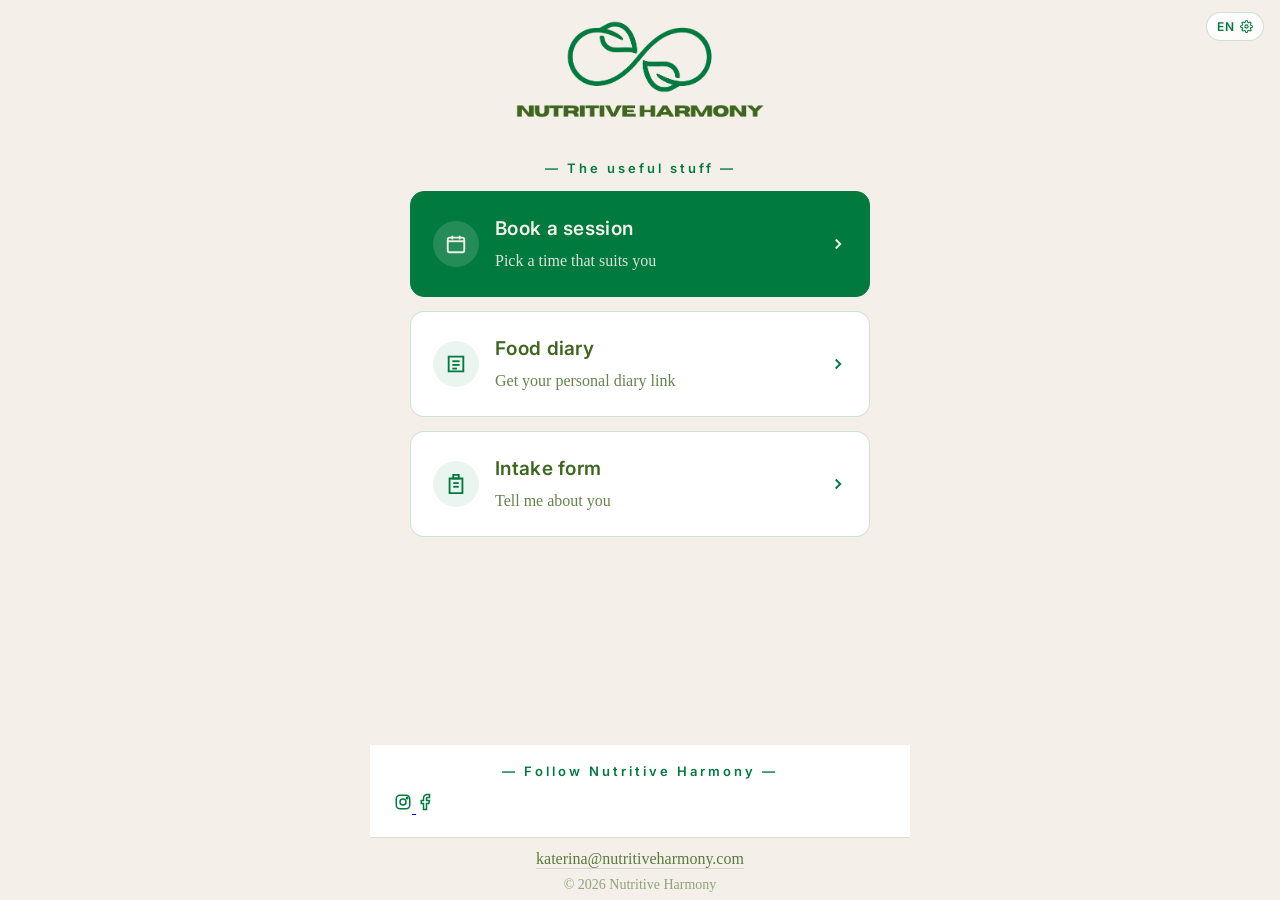
==== commit 2c8cccc8: "Update index.html Compact social pills" ====
--- a/index.html
+++ b/index.html
@@ -137,24 +137,20 @@
 
       <section class="social-section">
         <p class="section-label" data-i18n="section.follow">— Follow Nutritive Harmony —</p>
-        <div class="social-grid">
+        <div class="social-pills">
           
-          <a href="https://instagram.com/katerina_nutritive_harmony" target="_blank" rel="noopener" class="social-card">
+          <a href="https://instagram.com/katerina_nutritive_harmony" target="_blank" rel="noopener" class="social-pill" aria-label="Instagram @katerina_nutritive_harmony">
             <svg class="social-icon" viewBox="0 0 24 24" fill="none" stroke="currentColor" stroke-width="2">
               <rect x="3" y="3" width="18" height="18" rx="5"/>
               <circle cx="12" cy="12" r="4"/>
               <circle cx="17.5" cy="6.5" r="1" fill="currentColor"/>
             </svg>
-            <span class="social-label" data-i18n="social.instagram">INSTAGRAM</span>
-            <span class="social-handle">@katerina_nutritive_harmony</span>
           </a>
 
-          <a href="https://www.facebook.com/" target="_blank" rel="noopener" class="social-card">
+          <a href="https://www.facebook.com/" target="_blank" rel="noopener" class="social-pill" aria-label="Facebook">
             <svg class="social-icon" viewBox="0 0 24 24" fill="none" stroke="currentColor" stroke-width="2">
               <path d="M18 2 h-3 a5 5 0 0 0 -5 5 v3 H7 v4 h3 v8 h4 v-8 h3 l1 -4 h-4 V7 a1 1 0 0 1 1 -1 h3 z"/>
             </svg>
-            <span class="social-label" data-i18n="social.facebook">FACEBOOK</span>
-            <span class="social-handle" data-i18n="social.facebook.handle">Katerina Nutritive Harmony</span>
           </a>
 
         </div>
--- a/styles.css
+++ b/styles.css
@@ -76,7 +76,7 @@
    ============================================ */
 .section-label {
   font-family: 'Inter', sans-serif;
-  font-size: 11px;
+  font-size: 13px;
   letter-spacing: 3px;
   color: #007A3F;
   text-align: center;
@@ -86,7 +86,6 @@
  
 /* ============================================
    TOOLS SECTION (Book / Diary / Intake)
-   This is the scrollable middle area.
    ============================================ */
 .tools-section {
   padding: 32px 28px;
@@ -160,15 +159,15 @@
  
 .tool-title {
   font-family: 'Inter', sans-serif;
-  font-size: 15px;
+  font-size: 19px;
   font-weight: 600;
   letter-spacing: 0.3px;
 }
  
 .tool-subtitle {
-  font-family: 'Cormorant Garamond', Georgia, serif;
-  font-size: 13px;
-  font-style: italic;
+  font-family: 'Lora', Georgia, serif;
+  font-size: 16px;
+  font-style: normal;
   opacity: 0.8;
 }
  
@@ -197,8 +196,9 @@
   margin-top: auto;
   background: #ffffff;
 }
-/* ============================================
-   SOCIAL SECTION (IG + Facebook) — sticky to bottom
+
+/* ============================================
+   SOCIAL SECTION (IG + Facebook)
    ============================================ */
 .social-section {
   background: #ffffff;
@@ -242,15 +242,15 @@
  
 .social-label {
   font-family: 'Inter', sans-serif;
-  font-size: 11px;
+  font-size: 13px;
   color: #007A3F;
   letter-spacing: 1.5px;
   font-weight: 700;
 }
  
 .social-handle {
-  font-family: 'Cormorant Garamond', Georgia, serif;
-  font-size: 12px;
+  font-family: 'Lora', Georgia, serif;
+  font-size: 14px;
   color: #3E661E;
   opacity: 0.85;
 }
@@ -267,8 +267,8 @@
 }
  
 .footer-email {
-  font-family: 'Cormorant Garamond', Georgia, serif;
-  font-size: 14px;
+  font-family: 'Lora', Georgia, serif;
+  font-size: 16px;
   color: #3E661E;
   opacity: 0.85;
   text-decoration: none;
@@ -282,15 +282,15 @@
 }
  
 .footer-copyright {
-  font-family: 'Cormorant Garamond', Georgia, serif;
-  font-size: 12px;
+  font-family: 'Lora', Georgia, serif;
+  font-size: 14px;
   color: #3E661E;
   opacity: 0.55;
   margin-top: 2px;
 }
  
 /* ============================================
-   SHARED STYLES FOR SUB-PAGES (diary.html, intake.html)
+   SHARED STYLES FOR SUB-PAGES
    ============================================ */
 .page-container {
   max-width: 540px;
@@ -303,7 +303,7 @@
  
 .back-link {
   font-family: 'Inter', sans-serif;
-  font-size: 13px;
+  font-size: 15px;
   color: #007A3F;
   text-decoration: none;
   display: inline-flex;
@@ -323,19 +323,19 @@
 }
  
 .page-title {
-  font-family: 'Cormorant Garamond', Georgia, serif;
-  font-size: 28px;
+  font-family: 'Lora', Georgia, serif;
+  font-size: 32px;
   color: #3E661E;
   margin-bottom: 12px;
   font-weight: 500;
 }
  
 .page-subtitle {
-  font-family: 'Cormorant Garamond', Georgia, serif;
-  font-size: 15px;
+  font-family: 'Lora', Georgia, serif;
+  font-size: 17px;
   color: #3E661E;
   opacity: 0.8;
-  font-style: italic;
+  font-style: normal;
   line-height: 1.6;
   max-width: 420px;
   margin: 0 auto;
@@ -350,8 +350,8 @@
 }
  
 .info-card-text {
-  font-family: 'Cormorant Garamond', Georgia, serif;
-  font-size: 15px;
+  font-family: 'Lora', Georgia, serif;
+  font-size: 17px;
   color: #3E661E;
   line-height: 1.7;
 }
@@ -377,7 +377,7 @@
   padding: 18px 22px;
   border-radius: 0 8px 8px 0;
   font-family: 'Inter', sans-serif;
-  font-size: 13px;
+  font-size: 15px;
   color: #3E661E;
   line-height: 1.6;
   margin-top: 24px;
@@ -424,13 +424,14 @@
 }
  
 /* ============================================
-   PWA — Standalone (installed) view tweaks
+   PWA — Standalone view
    ============================================ */
 @media (display-mode: standalone) {
   .app-container {
     padding-top: env(safe-area-inset-top);
   }
 }
+
 .inline-icon {
   display: inline-block;
   width: 16px;
@@ -439,6 +440,7 @@
   color: #007A3F;
   margin: 0 2px;
 }
+
 /* ============================================
    INSTALL AS APP HINT
    ============================================ */
@@ -454,7 +456,7 @@
 
 .install-hint-title {
   font-family: 'Inter', sans-serif;
-  font-size: 13px;
+  font-size: 15px;
   font-weight: 600;
   color: #007A3F;
   margin-bottom: 6px;
@@ -462,8 +464,8 @@
 }
 
 .install-hint-text {
-  font-family: 'Cormorant Garamond', Georgia, serif;
-  font-size: 14px;
+  font-family: 'Lora', Georgia, serif;
+  font-size: 16px;
   color: #3E661E;
   line-height: 1.5;
   opacity: 0.9;
@@ -473,6 +475,7 @@
   font-weight: 600;
   color: #007A3F;
 }
+
 /* ============================================
    LANGUAGE SWITCHER
    ============================================ */
@@ -550,7 +553,7 @@
   border-radius: 6px;
   cursor: pointer;
   font-family: 'Inter', sans-serif;
-  font-size: 14px;
+  font-size: 15px;
   color: #3E661E;
   text-align: left;
   transition: background 0.15s ease;
@@ -570,10 +573,10 @@
   font-size: 16px;
   line-height: 1;
 }
+
 /* ============================================
    NUTRITIVE HARMONY — INTAKE FORM STYLES
    ============================================ */
-
 .intake-page {
   max-width: 720px;
   margin: 0 auto;
@@ -598,16 +601,16 @@
 }
 
 .welcome-card h2 {
-  font-family: 'Cormorant Garamond', Georgia, serif;
-  font-size: 28px;
+  font-family: 'Lora', Georgia, serif;
+  font-size: 30px;
   font-weight: 600;
   color: #3E661E;
   margin-bottom: 16px;
 }
 
 .welcome-card p {
-  font-family: 'Cormorant Garamond', Georgia, serif;
-  font-size: 17px;
+  font-family: 'Lora', Georgia, serif;
+  font-size: 18px;
   line-height: 1.6;
   color: #3E661E;
   margin-bottom: 12px;
@@ -621,7 +624,7 @@
 
 .welcome-card li {
   font-family: 'Inter', sans-serif;
-  font-size: 15px;
+  font-size: 17px;
   color: #3E661E;
   padding: 8px 0;
   border-bottom: 1px solid rgba(0, 122, 63, 0.08);
@@ -642,7 +645,7 @@
   gap: 8px;
   padding: 14px 24px;
   font-family: 'Inter', sans-serif;
-  font-size: 15px;
+  font-size: 17px;
   font-weight: 600;
   border-radius: 12px;
   border: none;
@@ -700,7 +703,7 @@
   align-items: center;
   margin-bottom: 8px;
   font-family: 'Inter', sans-serif;
-  font-size: 12px;
+  font-size: 13px;
   font-weight: 600;
   color: #007A3F;
   letter-spacing: 0.5px;
@@ -721,8 +724,8 @@
 }
 
 .intake-page-title {
-  font-family: 'Cormorant Garamond', Georgia, serif;
-  font-size: 28px;
+  font-family: 'Lora', Georgia, serif;
+  font-size: 30px;
   font-weight: 600;
   color: #3E661E;
   margin: 8px 0 8px;
@@ -730,7 +733,7 @@
 
 .intake-page-description {
   font-family: 'Inter', sans-serif;
-  font-size: 14px;
+  font-size: 16px;
   color: #3E661E;
   opacity: 0.8;
   margin-bottom: 24px;
@@ -753,7 +756,7 @@
 .question-label {
   display: block;
   font-family: 'Inter', sans-serif;
-  font-size: 14px;
+  font-size: 16px;
   font-weight: 500;
   color: #3E661E;
   margin-bottom: 12px;
@@ -764,7 +767,7 @@
   width: 100%;
   padding: 12px 14px;
   font-family: 'Inter', sans-serif;
-  font-size: 15px;
+  font-size: 17px;
   color: #3E661E;
   background: #F4EFE9;
   border: 1px solid rgba(0, 122, 63, 0.15);
@@ -826,7 +829,7 @@
 }
 
 .scale-number {
-  font-size: 18px;
+  font-size: 20px;
   font-weight: 700;
   color: #007A3F;
 }
@@ -836,7 +839,7 @@
 }
 
 .scale-label {
-  font-size: 10px;
+  font-size: 11px;
   text-align: center;
   color: #3E661E;
   line-height: 1.2;
@@ -856,7 +859,7 @@
 .yesno-option {
   padding: 14px;
   font-family: 'Inter', sans-serif;
-  font-size: 15px;
+  font-size: 17px;
   font-weight: 600;
   background: #F4EFE9;
   color: #3E661E;
@@ -892,7 +895,7 @@
 .autosave-note {
   text-align: center;
   font-family: 'Inter', sans-serif;
-  font-size: 11px;
+  font-size: 12px;
   color: #3E661E;
   opacity: 0.5;
   margin-top: 16px;
@@ -944,11 +947,11 @@
   }
   
   .welcome-card h2 {
-    font-size: 24px;
+    font-size: 26px;
   }
   
   .intake-page-title {
-    font-size: 24px;
+    font-size: 26px;
   }
   
   .scale-option {
@@ -957,10 +960,10 @@
   }
   
   .scale-number {
-    font-size: 16px;
+    font-size: 18px;
   }
   
   .scale-label {
-    font-size: 9px;
-  }
-}
+    font-size: 10px;
+  }
+}
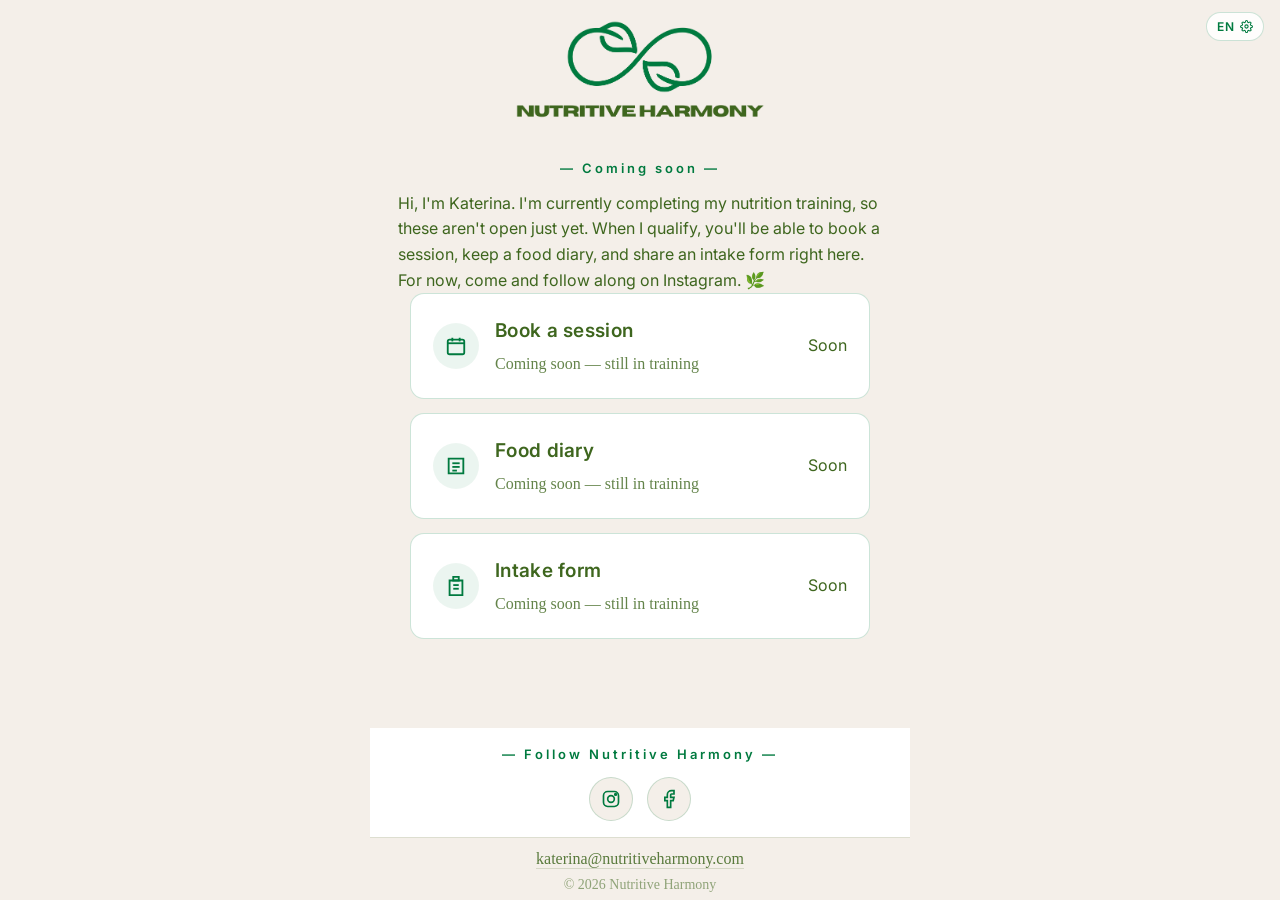
==== commit 4312292c: "Create index.html" ====
--- a/index.html
+++ b/index.html
@@ -3,18 +3,13 @@
 <head>
   <meta charset="UTF-8">
   <meta name="viewport" content="width=device-width, initial-scale=1.0, maximum-scale=5.0">
-  <meta name="description" content="Nutritive Harmony — nutrition therapy and health coaching with Katerina. Book sessions, food diary, intake form.">
+  <meta name="description" content="Nutritive Harmony — nutrition and wellbeing with Katerina. Currently in training.">
   <meta name="theme-color" content="#007A3F">
-  
   <title>Nutritive Harmony</title>
-
-  <!-- PWA manifest -->
   <link rel="manifest" href="manifest.json">
   <meta name="apple-mobile-web-app-capable" content="yes">
   <meta name="apple-mobile-web-app-status-bar-style" content="default">
   <meta name="apple-mobile-web-app-title" content="Nutritive Harmony">
-  
-  <!-- Favicons -->
   <link rel="icon" type="image/x-icon" href="favicons/favicon.ico">
   <link rel="icon" type="image/png" sizes="16x16" href="favicons/favicon-16x16.png">
   <link rel="icon" type="image/png" sizes="32x32" href="favicons/favicon-32x32.png">
@@ -22,19 +17,15 @@
   <link rel="icon" type="image/png" sizes="192x192" href="favicons/favicon-192x192.png">
   <link rel="icon" type="image/png" sizes="512x512" href="favicons/favicon-512x512.png">
   <link rel="apple-touch-icon" sizes="180x180" href="favicons/apple-touch-icon.png">
-
-  <!-- Google Fonts -->
   <link rel="preconnect" href="https://fonts.googleapis.com">
   <link rel="preconnect" href="https://fonts.gstatic.com" crossorigin>
   <link href="https://fonts.googleapis.com/css2?family=Archivo+Black&family=Lora:ital,wght@0,400;0,500;0,600;1,400&family=Inter:wght@400;500;600;700&display=swap" rel="stylesheet">
-  
   <link rel="stylesheet" href="styles.css">
 </head>
 <body>
 
   <main class="app-container">
 
-    <!-- LANGUAGE SWITCHER (top right) -->
     <div class="lang-switcher" id="langSwitcher">
       <button class="lang-switcher-btn" id="langSwitcherBtn" aria-label="Change language">
         <span id="langLabel">EN</span>
@@ -50,7 +41,6 @@
       </div>
     </div>
 
-    <!-- HEADER: logo (sticky to top) -->
     <header class="brand-header">
       <img src="logo.png" alt="Nutritive Harmony" class="brand-logo" onerror="this.style.display='none'; this.nextElementSibling.style.display='inline-block';">
       <svg class="brand-logo-fallback" width="80" height="44" viewBox="0 0 32 18" style="display: none;" aria-hidden="true">
@@ -59,14 +49,19 @@
       <h1 class="brand-name">NUTRITIVE HARMONY</h1>
     </header>
 
-    <!-- THE USEFUL STUFF: 3 buttons -->
     <section class="tools-section">
-      <p class="section-label" data-i18n="section.tools">— The useful stuff —</p>
+      <p class="section-label">— Coming soon —</p>
+
+      <p class="tools-intro">
+        Hi, I'm Katerina. I'm currently completing my nutrition training, so these
+        aren't open just yet. When I qualify, you'll be able to book a session, keep
+        a food diary, and share an intake form right here. For now, come and follow
+        along on Instagram. 🌿
+      </p>
 
       <div class="tools-stack">
 
-        <!-- BOOK A SESSION -->
-        <a href="https://cal.eu/nutritiveharmony" target="_blank" rel="noopener" class="tool-card tool-card-primary">
+        <div class="tool-card tool-card-soon" aria-disabled="true">
           <div class="tool-icon-wrap">
             <svg class="tool-icon" viewBox="0 0 24 24" fill="none" stroke="currentColor" stroke-width="2">
               <rect x="3" y="5" width="18" height="16" rx="2"/>
@@ -76,16 +71,13 @@
             </svg>
           </div>
           <div class="tool-text">
-            <span class="tool-title" data-i18n="tool.book.title">Book a session</span>
-            <span class="tool-subtitle" data-i18n="tool.book.subtitle">Pick a time that suits you</span>
+            <span class="tool-title">Book a session</span>
+            <span class="tool-subtitle">Coming soon — still in training</span>
           </div>
-          <svg class="tool-arrow" viewBox="0 0 24 24" fill="none" stroke="currentColor" stroke-width="2.5">
-            <polyline points="9 6 15 12 9 18"/>
-          </svg>
-        </a>
+          <span class="tool-soon-badge">Soon</span>
+        </div>
 
-        <!-- FOOD DIARY -->
-        <a href="diary.html" class="tool-card">
+        <div class="tool-card tool-card-soon" aria-disabled="true">
           <div class="tool-icon-wrap">
             <svg class="tool-icon" viewBox="0 0 24 24" fill="none" stroke="currentColor" stroke-width="2">
               <path d="M4 4 L20 4 L20 20 L4 20 Z"/>
@@ -95,16 +87,13 @@
             </svg>
           </div>
           <div class="tool-text">
-            <span class="tool-title" data-i18n="tool.diary.title">Food diary</span>
-            <span class="tool-subtitle" data-i18n="tool.diary.subtitle">Get your personal diary link</span>
+            <span class="tool-title">Food diary</span>
+            <span class="tool-subtitle">Coming soon — still in training</span>
           </div>
-          <svg class="tool-arrow" viewBox="0 0 24 24" fill="none" stroke="currentColor" stroke-width="2.5">
-            <polyline points="9 6 15 12 9 18"/>
-          </svg>
-        </a>
+          <span class="tool-soon-badge">Soon</span>
+        </div>
 
-        <!-- INTAKE FORM -->
-        <a href="intake.html" class="tool-card">
+        <div class="tool-card tool-card-soon" aria-disabled="true">
           <div class="tool-icon-wrap">
             <svg class="tool-icon" viewBox="0 0 24 24" fill="none" stroke="currentColor" stroke-width="2">
               <path d="M9 2 L15 2 L15 6 L9 6 Z"/>
@@ -114,60 +103,47 @@
             </svg>
           </div>
           <div class="tool-text">
-            <span class="tool-title" data-i18n="tool.intake.title">Intake form</span>
-            <span class="tool-subtitle" data-i18n="tool.intake.subtitle">Tell me about you</span>
+            <span class="tool-title">Intake form</span>
+            <span class="tool-subtitle">Coming soon — still in training</span>
           </div>
-          <svg class="tool-arrow" viewBox="0 0 24 24" fill="none" stroke="currentColor" stroke-width="2.5">
-            <polyline points="9 6 15 12 9 18"/>
-          </svg>
-        </a>
+          <span class="tool-soon-badge">Soon</span>
+        </div>
 
       </div>
 
-      <!-- INSTALL AS APP HINT -->
       <section class="install-hint" id="installHint" style="display: none;">
-        <p class="install-hint-title" data-i18n="install.title">📱 Save me as an app</p>
+        <p class="install-hint-title">📱 Save me as an app</p>
         <p class="install-hint-text" id="installText"></p>
       </section>
 
     </section>
 
-    <!-- STICKY BOTTOM -->
     <div class="sticky-bottom">
-
       <section class="social-section">
-        <p class="section-label" data-i18n="section.follow">— Follow Nutritive Harmony —</p>
+        <p class="section-label">— Follow Nutritive Harmony —</p>
         <div class="social-pills">
-          
-          <a href="https://instagram.com/katerina_nutritive_harmony" target="_blank" rel="noopener" class="social-pill" aria-label="Instagram @katerina_nutritive_harmony">
+          <a href="https://instagram.com/katerina_nutritive_harmony" target="_blank" rel="noopener" class="social-pill" aria-label="Instagram">
             <svg class="social-icon" viewBox="0 0 24 24" fill="none" stroke="currentColor" stroke-width="2">
               <rect x="3" y="3" width="18" height="18" rx="5"/>
               <circle cx="12" cy="12" r="4"/>
               <circle cx="17.5" cy="6.5" r="1" fill="currentColor"/>
             </svg>
           </a>
-
           <a href="https://www.facebook.com/" target="_blank" rel="noopener" class="social-pill" aria-label="Facebook">
             <svg class="social-icon" viewBox="0 0 24 24" fill="none" stroke="currentColor" stroke-width="2">
               <path d="M18 2 h-3 a5 5 0 0 0 -5 5 v3 H7 v4 h3 v8 h4 v-8 h3 l1 -4 h-4 V7 a1 1 0 0 1 1 -1 h3 z"/>
             </svg>
           </a>
-
         </div>
       </section>
-
       <footer class="app-footer">
-        <p>
-          <a href="mailto:katerina@nutritiveharmony.com" class="footer-email">katerina@nutritiveharmony.com</a>
-        </p>
-        <p class="footer-copyright" data-i18n="footer.copyright">© 2026 Nutritive Harmony</p>
+        <p><a href="mailto:katerina@nutritiveharmony.com" class="footer-email">katerina@nutritiveharmony.com</a></p>
+        <p class="footer-copyright">© 2026 Nutritive Harmony</p>
       </footer>
-
     </div>
 
   </main>
 
-  <!-- Register service worker for PWA -->
   <script>
     if ('serviceWorker' in navigator) {
       window.addEventListener('load', () => {
@@ -177,33 +153,19 @@
       });
     }
   </script>
-
-  <!-- Install hint device detection (shows/hides the install section) -->
   <script>
     (function() {
-      const isStandalone = window.matchMedia('(display-mode: standalone)').matches 
-        || window.navigator.standalone === true;
-      
+      const isStandalone = window.matchMedia('(display-mode: standalone)').matches || window.navigator.standalone === true;
       if (isStandalone) return;
-
       const ua = navigator.userAgent || navigator.vendor || window.opera;
       const isIOS = /iPad|iPhone|iPod/.test(ua) && !window.MSStream;
       const isAndroid = /android/i.test(ua);
-
       const hint = document.getElementById('installHint');
       const text = document.getElementById('installText');
-
-      if (isIOS) {
-        text.setAttribute('data-i18n', 'install.ios');
-        hint.style.display = 'block';
-      } else if (isAndroid) {
-        text.setAttribute('data-i18n', 'install.android');
-        hint.style.display = 'block';
-      }
+      if (isIOS) { text.setAttribute('data-i18n', 'install.ios'); hint.style.display = 'block'; }
+      else if (isAndroid) { text.setAttribute('data-i18n', 'install.android'); hint.style.display = 'block'; }
     })();
   </script>
-
-  <!-- Translations system (loads last so all elements exist) -->
   <script src="translations.js"></script>
 
 </body>
--- a/styles.css
+++ b/styles.css
@@ -72,7 +72,7 @@
 }
  
 /* ============================================
-   SECTION LABELS (the small italic labels)
+   SECTION LABELS
    ============================================ */
 .section-label {
   font-family: 'Inter', sans-serif;
@@ -109,14 +109,30 @@
   gap: 16px;
   text-decoration: none;
   border: 1px solid rgba(0, 122, 63, 0.2);
-  transition: transform 0.15s ease, box-shadow 0.15s ease;
-  color: #3E661E;
-}
- 
-.tool-card:hover,
-.tool-card:active {
+  transition: transform 0.15s ease, box-shadow 0.15s ease, background 0.15s ease, border-color 0.15s ease, color 0.15s ease;
+  color: #3E661E;
+}
+ 
+.tool-card:hover {
   transform: translateY(-2px);
   box-shadow: 0 4px 12px rgba(0, 122, 63, 0.08);
+}
+
+/* Tap feedback for white tool cards — green flash on press */
+.tool-card:not(.tool-card-primary):active {
+  background: #007A3F;
+  border-color: #007A3F;
+  color: #F4EFE9;
+  transform: scale(0.98);
+}
+
+.tool-card:not(.tool-card-primary):active .tool-icon-wrap {
+  background: rgba(244, 239, 233, 0.15);
+}
+
+.tool-card:not(.tool-card-primary):active .tool-icon,
+.tool-card:not(.tool-card-primary):active .tool-arrow {
+  color: #F4EFE9;
 }
  
 .tool-card-primary {
@@ -134,6 +150,7 @@
   align-items: center;
   justify-content: center;
   flex-shrink: 0;
+  transition: background 0.15s ease;
 }
  
 .tool-card-primary .tool-icon-wrap {
@@ -144,6 +161,7 @@
   width: 22px;
   height: 22px;
   color: #007A3F;
+  transition: color 0.15s ease;
 }
  
 .tool-card-primary .tool-icon {
@@ -180,6 +198,7 @@
   height: 18px;
   color: #007A3F;
   flex-shrink: 0;
+  transition: color 0.15s ease;
 }
  
 .tool-card-primary .tool-arrow {
@@ -198,61 +217,44 @@
 }
 
 /* ============================================
-   SOCIAL SECTION (IG + Facebook)
+   SOCIAL SECTION (IG + Facebook) — pill icons
    ============================================ */
 .social-section {
   background: #ffffff;
   padding: 16px 24px;
 }
  
-.social-grid {
-  display: grid;
-  grid-template-columns: 1fr 1fr;
-  gap: 10px;
-  max-width: 420px;
+.social-pills {
+  display: flex;
+  justify-content: center;
+  gap: 14px;
   margin: 0 auto;
 }
- 
-.social-card {
+
+.social-pill {
+  width: 44px;
+  height: 44px;
   background: #F4EFE9;
-  padding: 10px 10px;
-  border-radius: 8px;
-  text-align: center;
+  border: 1px solid rgba(0, 122, 63, 0.18);
+  border-radius: 50%;
+  display: flex;
+  align-items: center;
+  justify-content: center;
   text-decoration: none;
-  border: 1px solid rgba(0, 122, 63, 0.18);
-  display: flex;
-  flex-direction: column;
-  align-items: center;
-  gap: 4px;
-  transition: transform 0.15s ease, border-color 0.15s ease;
-}
- 
-.social-card:hover,
-.social-card:active {
+  transition: transform 0.15s ease, border-color 0.15s ease, background 0.15s ease;
+}
+
+.social-pill:hover,
+.social-pill:active {
   transform: translateY(-2px);
   border-color: rgba(0, 122, 63, 0.4);
-}
- 
+  background: rgba(0, 122, 63, 0.06);
+}
+
 .social-icon {
-  width: 18px;
-  height: 18px;
-  color: #007A3F;
-  margin-bottom: 2px;
-}
- 
-.social-label {
-  font-family: 'Inter', sans-serif;
-  font-size: 13px;
-  color: #007A3F;
-  letter-spacing: 1.5px;
-  font-weight: 700;
-}
- 
-.social-handle {
-  font-family: 'Lora', Georgia, serif;
-  font-size: 14px;
-  color: #3E661E;
-  opacity: 0.85;
+  width: 20px;
+  height: 20px;
+  color: #007A3F;
 }
  
 /* ============================================
@@ -967,3 +969,32 @@
     font-size: 10px;
   }
 }
+/* ============================================
+   FOOD DIARY — 5-button scale
+   ============================================ */
+
+.scale-group-5 {
+  display: grid;
+  grid-template-columns: repeat(5, 1fr);
+  gap: 6px;
+}
+
+.scale-group-5 .scale-option {
+  min-height: 50px;
+  padding: 12px 4px;
+}
+
+.scale-group-5 .scale-number {
+  font-size: 18px;
+}
+
+@media (max-width: 480px) {
+  .scale-group-5 .scale-option {
+    padding: 10px 2px;
+    min-height: 46px;
+  }
+  
+  .scale-group-5 .scale-number {
+    font-size: 16px;
+  }
+}
